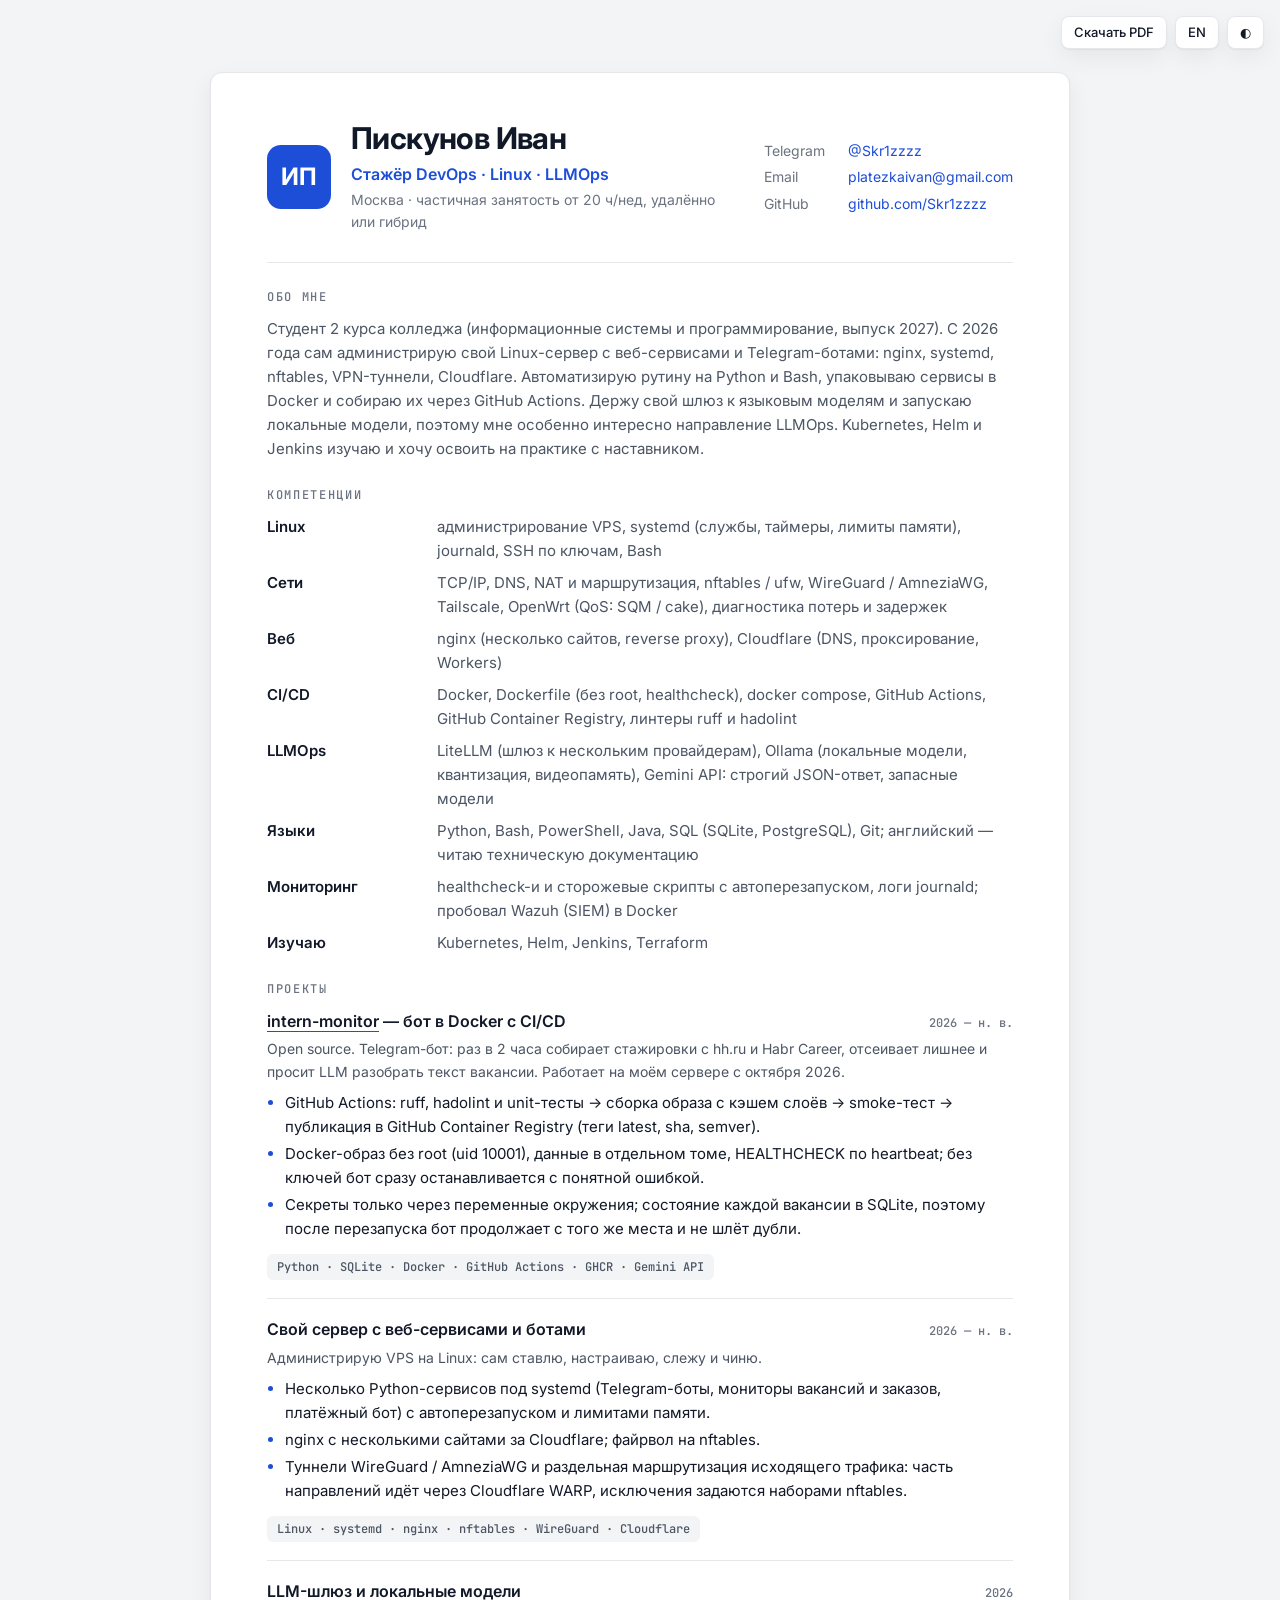
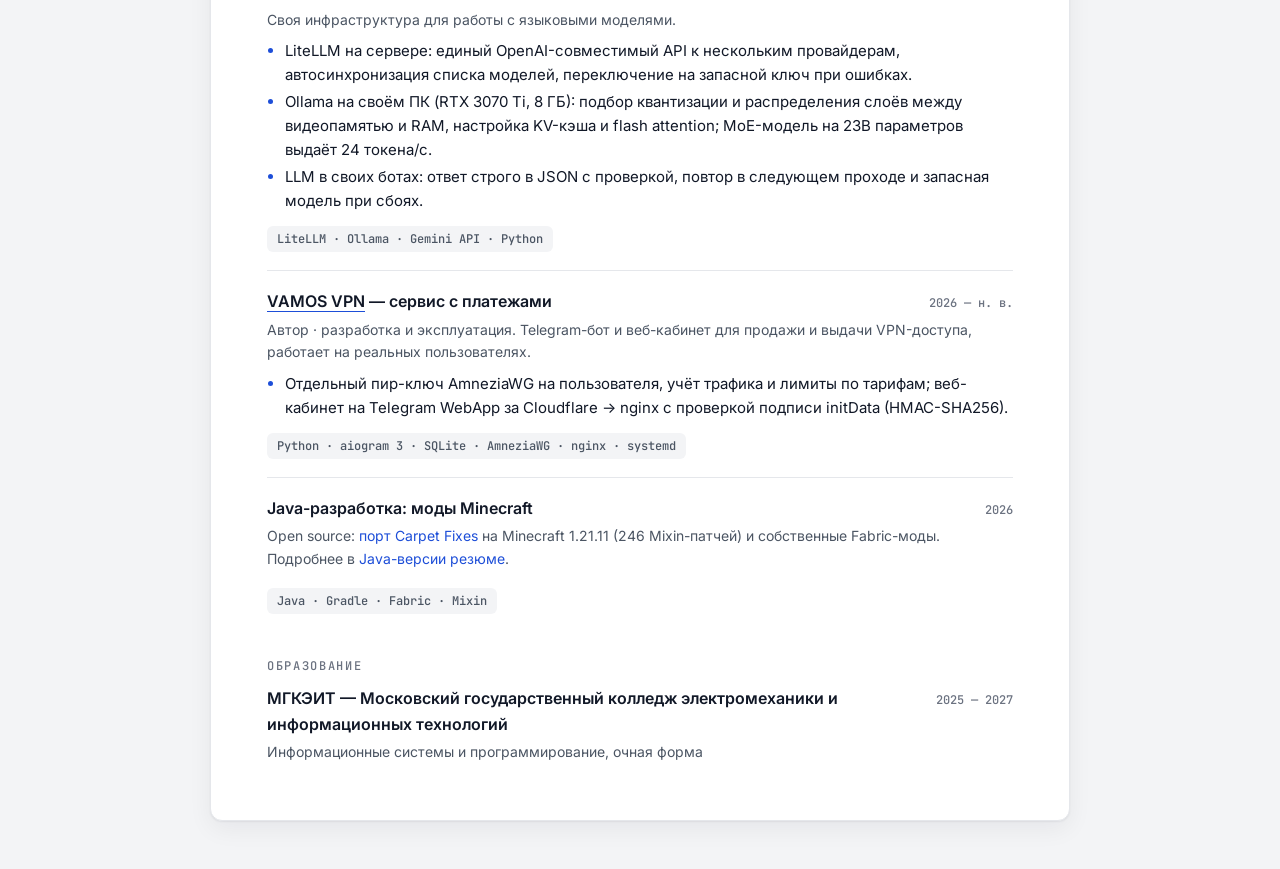
==== devops.html @ 3ec886e4 "Add DevOps version of the resume devops.html (RU/EN) with PDFs, aimed at DevOps / LLMOps internships" ====
<!DOCTYPE html>
<html lang="ru" data-pdf-ru="resume-devops.pdf" data-pdf-en="resume-devops-en.pdf"
      data-title-ru="Пискунов Иван — стажёр DevOps" data-title-en="Ivan Piskunov — DevOps Intern">
<head>
    <meta charset="UTF-8">
    <meta name="viewport" content="width=device-width, initial-scale=1.0">
    <title>Пискунов Иван — стажёр DevOps</title>
    <meta name="description" content="Пискунов Иван — стажёр DevOps: Linux, сети, Docker, GitHub Actions, свой сервер с сервисами и ботами, LLM-шлюз и локальные модели.">
    <meta property="og:title" content="Пискунов Иван — стажёр DevOps · Linux · LLMOps">
    <meta property="og:description" content="Свой Linux-сервер с веб-сервисами и ботами, Docker + GitHub Actions с публикацией образа в GHCR, LLM-шлюз LiteLLM и локальные модели в Ollama.">
    <meta property="og:type" content="website">
    <meta name="twitter:card" content="summary">
    <link rel="icon" href="data:image/svg+xml,<svg xmlns='http://www.w3.org/2000/svg' viewBox='0 0 64 64'><rect width='64' height='64' rx='14' fill='%231d4ed8'/><text x='32' y='42' font-family='Arial' font-weight='700' font-size='26' fill='white' text-anchor='middle'>ИП</text></svg>">
    <link rel="preconnect" href="https://fonts.googleapis.com">
    <link rel="preconnect" href="https://fonts.gstatic.com" crossorigin>
    <link href="https://fonts.googleapis.com/css2?family=Inter:wght@400;500;600;700&family=JetBrains+Mono:wght@500&display=swap" rel="stylesheet">
    <link rel="stylesheet" href="styles.css">
</head>
<body>
    <div class="toolbar" aria-label="Настройки">
        <a class="tool" id="pdf-link" href="resume-devops.pdf" download><span class="ru">Скачать PDF</span><span class="en">Download PDF</span></a>
        <button class="tool" id="lang-toggle" type="button">EN</button>
        <button class="tool" id="theme-toggle" type="button" aria-label="Сменить тему">◐</button>
    </div>

    <main class="sheet">
        <header class="head">
            <div class="identity">
                <div class="monogram" aria-hidden="true"><span class="ru">ИП</span><span class="en">IP</span></div>
                <div>
                    <h1><span class="ru">Пискунов Иван</span><span class="en">Ivan Piskunov</span></h1>
                    <p class="role"><span class="ru">Стажёр DevOps · Linux · LLMOps</span><span class="en">DevOps Intern · Linux · LLMOps</span></p>
                    <p class="meta"><span class="ru">Москва · частичная занятость от 20 ч/нед, удалённо или гибрид</span><span class="en">Moscow, Russia · part-time from 20 h/week, remote or hybrid</span></p>
                </div>
            </div>
            <ul class="contacts">
                <li><span class="k">Telegram</span><a href="https://t.me/Skr1zzzz">@Skr1zzzz</a></li>
                <li><span class="k">Email</span><a href="mailto:platezkaivan@gmail.com">platezkaivan@gmail.com</a></li>
                <li><span class="k">GitHub</span><a href="https://github.com/Skr1zzzz">github.com/Skr1zzzz</a></li>
            </ul>
        </header>

        <section>
            <h2><span class="ru">Обо мне</span><span class="en">Summary</span></h2>
            <p class="ru">Студент 2 курса колледжа (информационные системы и программирование, выпуск 2027). С 2026 года сам администрирую свой Linux-сервер с веб-сервисами и Telegram-ботами: nginx, systemd, nftables, VPN-туннели, Cloudflare. Автоматизирую рутину на Python и Bash, упаковываю сервисы в Docker и собираю их через GitHub Actions. Держу свой шлюз к языковым моделям и запускаю локальные модели, поэтому мне особенно интересно направление LLMOps. Kubernetes, Helm и Jenkins изучаю и хочу освоить на практике с наставником.</p>
            <p class="en">Second-year college student (Information Systems and Programming, graduating in 2027). Since 2026 I have been running my own Linux server with web services and Telegram bots: nginx, systemd, nftables, VPN tunnels, Cloudflare. I automate routine work in Python and Bash, package services in Docker and build them with GitHub Actions. I run my own gateway to language models and host local models, which is why LLMOps interests me most. I am learning Kubernetes, Helm and Jenkins and want to get hands-on with them under a mentor.</p>
        </section>

        <section>
            <h2><span class="ru">Компетенции</span><span class="en">Core skills</span></h2>
            <dl class="skills">
                <dt>Linux</dt>
                <dd><span class="ru">администрирование VPS, systemd (службы, таймеры, лимиты памяти), journald, SSH по ключам, Bash</span><span class="en">VPS administration, systemd (services, timers, memory limits), journald, key-based SSH, Bash</span></dd>
                <dt><span class="ru">Сети</span><span class="en">Networking</span></dt>
                <dd><span class="ru">TCP/IP, DNS, NAT и маршрутизация, nftables / ufw, WireGuard / AmneziaWG, Tailscale, OpenWrt (QoS: SQM / cake), диагностика потерь и задержек</span><span class="en">TCP/IP, DNS, NAT and routing, nftables / ufw, WireGuard / AmneziaWG, Tailscale, OpenWrt (QoS: SQM / cake), packet loss and latency troubleshooting</span></dd>
                <dt><span class="ru">Веб</span><span class="en">Web</span></dt>
                <dd><span class="ru">nginx (несколько сайтов, reverse proxy), Cloudflare (DNS, проксирование, Workers)</span><span class="en">nginx (several sites, reverse proxy), Cloudflare (DNS, proxying, Workers)</span></dd>
                <dt>CI/CD</dt>
                <dd><span class="ru">Docker, Dockerfile (без root, healthcheck), docker compose, GitHub Actions, GitHub Container Registry, линтеры ruff и hadolint</span><span class="en">Docker, Dockerfile (non-root, healthcheck), docker compose, GitHub Actions, GitHub Container Registry, ruff and hadolint linters</span></dd>
                <dt>LLMOps</dt>
                <dd><span class="ru">LiteLLM (шлюз к нескольким провайдерам), Ollama (локальные модели, квантизация, видеопамять), Gemini API: строгий JSON-ответ, запасные модели</span><span class="en">LiteLLM (gateway to several providers), Ollama (local models, quantisation, VRAM), Gemini API: strict JSON output, fallback models</span></dd>
                <dt><span class="ru">Языки</span><span class="en">Languages</span></dt>
                <dd>Python, Bash, PowerShell, Java, SQL (SQLite, PostgreSQL), Git; <span class="ru">английский — читаю техническую документацию</span><span class="en">English — comfortable reading technical documentation</span></dd>
                <dt><span class="ru">Мониторинг</span><span class="en">Monitoring</span></dt>
                <dd><span class="ru">healthcheck-и и сторожевые скрипты с автоперезапуском, логи journald; пробовал Wazuh (SIEM) в Docker</span><span class="en">healthchecks and watchdog scripts with auto-restart, journald logs; tried Wazuh (SIEM) in Docker</span></dd>
                <dt><span class="ru">Изучаю</span><span class="en">Learning</span></dt>
                <dd>Kubernetes, Helm, Jenkins, Terraform</dd>
            </dl>
        </section>

        <section>
            <h2><span class="ru">Проекты</span><span class="en">Projects</span></h2>

            <article class="project">
                <div class="p-head">
                    <h3><a href="https://github.com/Skr1zzzz/intern-monitor">intern-monitor</a> <span class="ru">— бот в Docker с CI/CD</span><span class="en">— Dockerised bot with CI/CD</span></h3>
                    <span class="when"><span class="ru">2026 — н. в.</span><span class="en">2026 — present</span></span>
                </div>
                <p class="p-sub"><span class="ru">Open source. Telegram-бот: раз в 2 часа собирает стажировки с hh.ru и Habr Career, отсеивает лишнее и просит LLM разобрать текст вакансии. Работает на моём сервере с октября 2026.</span><span class="en">Open source. A Telegram bot that collects internships from hh.ru and Habr Career every 2 hours, filters out noise and has an LLM parse each vacancy. Running on my server since October 2026.</span></p>
                <ul class="ru">
                    <li>GitHub Actions: ruff, hadolint и unit-тесты → сборка образа с кэшем слоёв → smoke-тест → публикация в GitHub Container Registry (теги latest, sha, semver).</li>
                    <li>Docker-образ без root (uid 10001), данные в отдельном томе, HEALTHCHECK по heartbeat; без ключей бот сразу останавливается с понятной ошибкой.</li>
                    <li>Секреты только через переменные окружения; состояние каждой вакансии в SQLite, поэтому после перезапуска бот продолжает с того же места и не шлёт дубли.</li>
                </ul>
                <ul class="en">
                    <li>GitHub Actions: ruff, hadolint and unit tests → image build with layer cache → smoke test → push to GitHub Container Registry (latest, sha and semver tags).</li>
                    <li>Non-root Docker image (uid 10001), data in a separate volume, a heartbeat-based HEALTHCHECK; without its keys the bot stops at once with a clear error.</li>
                    <li>Secrets come only from environment variables; each vacancy's state lives in SQLite, so after a restart the bot resumes where it left off and sends no duplicates.</li>
                </ul>
                <p class="stack">Python · SQLite · Docker · GitHub Actions · GHCR · Gemini API</p>
            </article>

            <article class="project">
                <div class="p-head">
                    <h3><span class="ru">Свой сервер с веб-сервисами и ботами</span><span class="en">Own server with web services and bots</span></h3>
                    <span class="when"><span class="ru">2026 — н. в.</span><span class="en">2026 — present</span></span>
                </div>
                <p class="p-sub"><span class="ru">Администрирую VPS на Linux: сам ставлю, настраиваю, слежу и чиню.</span><span class="en">I administer a Linux VPS end to end: setup, configuration, monitoring and fixes.</span></p>
                <ul class="ru">
                    <li>Несколько Python-сервисов под systemd (Telegram-боты, мониторы вакансий и заказов, платёжный бот) с автоперезапуском и лимитами памяти.</li>
                    <li>nginx с несколькими сайтами за Cloudflare; файрвол на nftables.</li>
                    <li>Туннели WireGuard / AmneziaWG и раздельная маршрутизация исходящего трафика: часть направлений идёт через Cloudflare WARP, исключения задаются наборами nftables.</li>
                </ul>
                <ul class="en">
                    <li>Several Python services under systemd (Telegram bots, vacancy and freelance-order monitors, a payment bot) with auto-restart and memory limits.</li>
                    <li>nginx serving several sites behind Cloudflare; an nftables firewall.</li>
                    <li>WireGuard / AmneziaWG tunnels and policy-based routing of outbound traffic: some destinations go through Cloudflare WARP, exceptions are defined as nftables sets.</li>
                </ul>
                <p class="stack">Linux · systemd · nginx · nftables · WireGuard · Cloudflare</p>
            </article>

            <article class="project">
                <div class="p-head">
                    <h3><span class="ru">LLM-шлюз и локальные модели</span><span class="en">LLM gateway and local models</span></h3>
                    <span class="when">2026</span>
                </div>
                <p class="p-sub"><span class="ru">Своя инфраструктура для работы с языковыми моделями.</span><span class="en">My own infrastructure for working with language models.</span></p>
                <ul class="ru">
                    <li>LiteLLM на сервере: единый OpenAI-совместимый API к нескольким провайдерам, автосинхронизация списка моделей, переключение на запасной ключ при ошибках.</li>
                    <li>Ollama на своём ПК (RTX 3070 Ti, 8 ГБ): подбор квантизации и распределения слоёв между видеопамятью и RAM, настройка KV-кэша и flash attention; MoE-модель на 23B параметров выдаёт 24 токена/с.</li>
                    <li>LLM в своих ботах: ответ строго в JSON с проверкой, повтор в следующем проходе и запасная модель при сбоях.</li>
                </ul>
                <ul class="en">
                    <li>LiteLLM on the server: one OpenAI-compatible API for several providers, automatic model list sync, failover to a spare key on errors.</li>
                    <li>Ollama on my PC (RTX 3070 Ti, 8 GB): choosing quantisation and the split of layers between VRAM and RAM, tuning the KV cache and flash attention; a 23B-parameter MoE model runs at 24 tokens/s.</li>
                    <li>LLMs in my bots: strictly JSON output with validation, a retry on the next pass and a fallback model on failures.</li>
                </ul>
                <p class="stack">LiteLLM · Ollama · Gemini API · Python</p>
            </article>

            <article class="project">
                <div class="p-head">
                    <h3><a href="https://t.me/haribo_vamos_vpn_bot">VAMOS VPN</a> <span class="ru">— сервис с платежами</span><span class="en">— paid service</span></h3>
                    <span class="when"><span class="ru">2026 — н. в.</span><span class="en">2026 — present</span></span>
                </div>
                <p class="p-sub"><span class="ru">Автор · разработка и эксплуатация. Telegram-бот и веб-кабинет для продажи и выдачи VPN-доступа, работает на реальных пользователях.</span><span class="en">Author · development and operations. Telegram bot and web dashboard selling and provisioning VPN access, serving real users.</span></p>
                <ul class="ru">
                    <li>Отдельный пир-ключ AmneziaWG на пользователя, учёт трафика и лимиты по тарифам; веб-кабинет на Telegram WebApp за Cloudflare → nginx с проверкой подписи initData (HMAC-SHA256).</li>
                </ul>
                <ul class="en">
                    <li>An AmneziaWG peer key per user, traffic accounting and per-plan limits; a Telegram WebApp dashboard behind Cloudflare → nginx with initData signature checks (HMAC-SHA256).</li>
                </ul>
                <p class="stack">Python · aiogram 3 · SQLite · AmneziaWG · nginx · systemd</p>
            </article>


            <article class="project">
                <div class="p-head">
                    <h3><span class="ru">Java-разработка: моды Minecraft</span><span class="en">Java development: Minecraft mods</span></h3>
                    <span class="when">2026</span>
                </div>
                <p class="p-sub"><span class="ru">Open source: <a href="https://github.com/Skr1zzzz/carpet-fixes-1.21.11">порт Carpet Fixes</a> на Minecraft 1.21.11 (246 Mixin-патчей) и собственные Fabric-моды. Подробнее в <a href="index.html">Java-версии резюме</a>.</span><span class="en">Open source: a <a href="https://github.com/Skr1zzzz/carpet-fixes-1.21.11">Carpet Fixes port</a> to Minecraft 1.21.11 (246 Mixin patches) and my own Fabric mods. More in the <a href="index.html?lang=en">Java version of this resume</a>.</span></p>
                <p class="stack">Java · Gradle · Fabric · Mixin</p>
            </article>
        </section>

        <section>
            <h2><span class="ru">Образование</span><span class="en">Education</span></h2>
            <div class="p-head">
                <h3><span class="ru">МГКЭИТ — Московский государственный колледж электромеханики и информационных технологий</span><span class="en">MGKEIT — Moscow State College of Electromechanics and Information Technology</span></h3>
                <span class="when">2025 — 2027</span>
            </div>
            <p class="p-sub"><span class="ru">Информационные системы и программирование, очная форма</span><span class="en">Information Systems and Programming, full-time</span></p>
        </section>
    </main>

    <script src="script.js"></script>
</body>
</html>
---- styles.css ----
:root {
    --page: #f3f4f6;
    --sheet: #ffffff;
    --text: #111827;
    --muted: #4b5563;
    --faint: #6b7280;
    --line: #e5e7eb;
    --accent: #1d4ed8;
    --accent-soft: #eff6ff;
    --chip: #f3f4f6;
    --shadow: 0 1px 2px rgba(17, 24, 39, 0.06), 0 8px 24px rgba(17, 24, 39, 0.06);
    color-scheme: light;
}

:root[data-theme="dark"] {
    --page: #0b0d12;
    --sheet: #11141b;
    --text: #e5e7eb;
    --muted: #b6bcc8;
    --faint: #8b93a3;
    --line: #232837;
    --accent: #7aa2ff;
    --accent-soft: #172036;
    --chip: #1a1f2b;
    --shadow: none;
    color-scheme: dark;
}

@media (prefers-color-scheme: dark) {
    :root:not([data-theme="light"]) {
        --page: #0b0d12;
        --sheet: #11141b;
        --text: #e5e7eb;
        --muted: #b6bcc8;
        --faint: #8b93a3;
        --line: #232837;
        --accent: #7aa2ff;
        --accent-soft: #172036;
        --chip: #1a1f2b;
        --shadow: none;
        color-scheme: dark;
    }
}

html[lang="ru"] .en,
html[lang="en"] .ru {
    display: none !important;
}

* {
    box-sizing: border-box;
}

body {
    margin: 0;
    background: var(--page);
    color: var(--text);
    font: 15px/1.6 "Inter", system-ui, -apple-system, "Segoe UI", Roboto, sans-serif;
    -webkit-font-smoothing: antialiased;
}

a {
    color: var(--accent);
    text-decoration: none;
}

a:hover {
    text-decoration: underline;
    text-underline-offset: 3px;
}

.toolbar {
    position: fixed;
    top: 16px;
    right: 16px;
    display: flex;
    gap: 8px;
    z-index: 10;
}

.tool {
    font: 500 13px/1 "Inter", system-ui, sans-serif;
    color: var(--text);
    background: var(--sheet);
    border: 1px solid var(--line);
    border-radius: 8px;
    padding: 9px 12px;
    cursor: pointer;
    box-shadow: var(--shadow);
}

.tool:hover {
    border-color: var(--accent);
    text-decoration: none;
}

.sheet {
    max-width: 860px;
    margin: 72px auto 48px;
    padding: 48px 56px;
    background: var(--sheet);
    border: 1px solid var(--line);
    border-radius: 12px;
    box-shadow: var(--shadow);
}

.head {
    display: flex;
    justify-content: space-between;
    gap: 32px;
    padding-bottom: 28px;
    border-bottom: 1px solid var(--line);
}

.identity {
    display: flex;
    gap: 20px;
    align-items: center;
}

.monogram {
    flex: none;
    width: 64px;
    height: 64px;
    border-radius: 14px;
    display: grid;
    place-items: center;
    background: var(--accent);
    color: #fff;
    font-weight: 700;
    font-size: 24px;
    letter-spacing: 0.02em;
}

:root[data-theme="dark"] .monogram {
    color: #0b0d12;
}

@media (prefers-color-scheme: dark) {
    :root:not([data-theme="light"]) .monogram {
        color: #0b0d12;
    }
}

h1 {
    margin: 0;
    font-size: 30px;
    line-height: 1.15;
    letter-spacing: -0.02em;
}

.role {
    margin: 6px 0 2px;
    font-size: 16px;
    font-weight: 600;
    color: var(--accent);
}

.meta {
    margin: 0;
    color: var(--faint);
    font-size: 14px;
}

.contacts {
    list-style: none;
    margin: 0;
    padding: 0;
    font-size: 14px;
    display: grid;
    gap: 4px;
    align-content: center;
}

.contacts li {
    display: grid;
    grid-template-columns: 76px auto;
    gap: 8px;
}

.k {
    color: var(--faint);
}

section {
    padding-top: 28px;
}

h2 {
    margin: 0 0 14px;
    font: 500 12px/1 "JetBrains Mono", ui-monospace, monospace;
    letter-spacing: 0.14em;
    text-transform: uppercase;
    color: var(--faint);
}

section > p {
    margin: 0;
    color: var(--muted);
}

.skills {
    display: grid;
    grid-template-columns: 150px 1fr;
    gap: 8px 20px;
    margin: 0;
}

.skills dt {
    font-weight: 600;
}

.skills dd {
    margin: 0;
    color: var(--muted);
}

.project {
    padding: 18px 0;
    border-top: 1px solid var(--line);
    break-inside: avoid;
}

.project:first-of-type {
    border-top: 0;
    padding-top: 0;
}

.p-head {
    display: flex;
    justify-content: space-between;
    align-items: baseline;
    gap: 16px;
}

h3 {
    margin: 0;
    font-size: 16px;
    font-weight: 600;
}

h3 a {
    color: var(--text);
    border-bottom: 1px solid var(--accent);
}

h3 a:hover {
    color: var(--accent);
    text-decoration: none;
}

.when {
    flex: none;
    font: 500 12px/1.4 "JetBrains Mono", ui-monospace, monospace;
    color: var(--faint);
    white-space: nowrap;
}

.p-sub {
    margin: 4px 0 8px;
    color: var(--muted);
    font-size: 14px;
}

.project ul {
    margin: 0;
    padding-left: 18px;
}

.project li {
    margin: 3px 0;
}

.project li::marker {
    color: var(--accent);
}

.stack {
    margin: 10px 0 0;
    display: inline-block;
    padding: 4px 10px;
    font: 500 12px/1.5 "JetBrains Mono", ui-monospace, monospace;
    color: var(--muted);
    background: var(--chip);
    border-radius: 6px;
}

@media (max-width: 720px) {
    body {
        font-size: 14.5px;
    }

    .toolbar {
        position: absolute;
        top: 12px;
        right: 16px;
    }

    .sheet {
        margin: 64px 16px 32px;
        padding: 28px 20px;
        border-radius: 10px;
    }

    .head {
        flex-direction: column;
        gap: 20px;
    }

    .identity {
        align-items: flex-start;
        gap: 14px;
    }

    .monogram {
        width: 52px;
        height: 52px;
        font-size: 20px;
    }

    h1 {
        font-size: 24px;
    }

    .contacts li {
        grid-template-columns: 70px minmax(0, 1fr);
    }

    .contacts a {
        overflow-wrap: anywhere;
    }

    .skills {
        grid-template-columns: 1fr;
        gap: 2px;
    }

    .skills dd {
        margin-bottom: 10px;
    }

    .p-head {
        flex-direction: column;
        gap: 2px;
    }
}

@page {
    size: A4;
    margin: 12mm 14mm;
}

@media print {
    :root,
    :root[data-theme="dark"] {
        --page: #fff;
        --sheet: #fff;
        --text: #111827;
        --muted: #374151;
        --faint: #6b7280;
        --line: #e5e7eb;
        --accent: #1d4ed8;
        --chip: #f3f4f6;
        --shadow: none;
    }

    body {
        font-size: 10.5pt;
        line-height: 1.45;
    }

    .toolbar {
        display: none;
    }

    .sheet {
        max-width: none;
        margin: 0;
        padding: 0;
        border: 0;
        border-radius: 0;
    }

    .monogram {
        color: #fff !important;
        -webkit-print-color-adjust: exact;
        print-color-adjust: exact;
    }

    .stack {
        -webkit-print-color-adjust: exact;
        print-color-adjust: exact;
    }

    section {
        padding-top: 16px;
    }

    .head {
        padding-bottom: 16px;
    }

    .project {
        padding: 10px 0;
    }
}
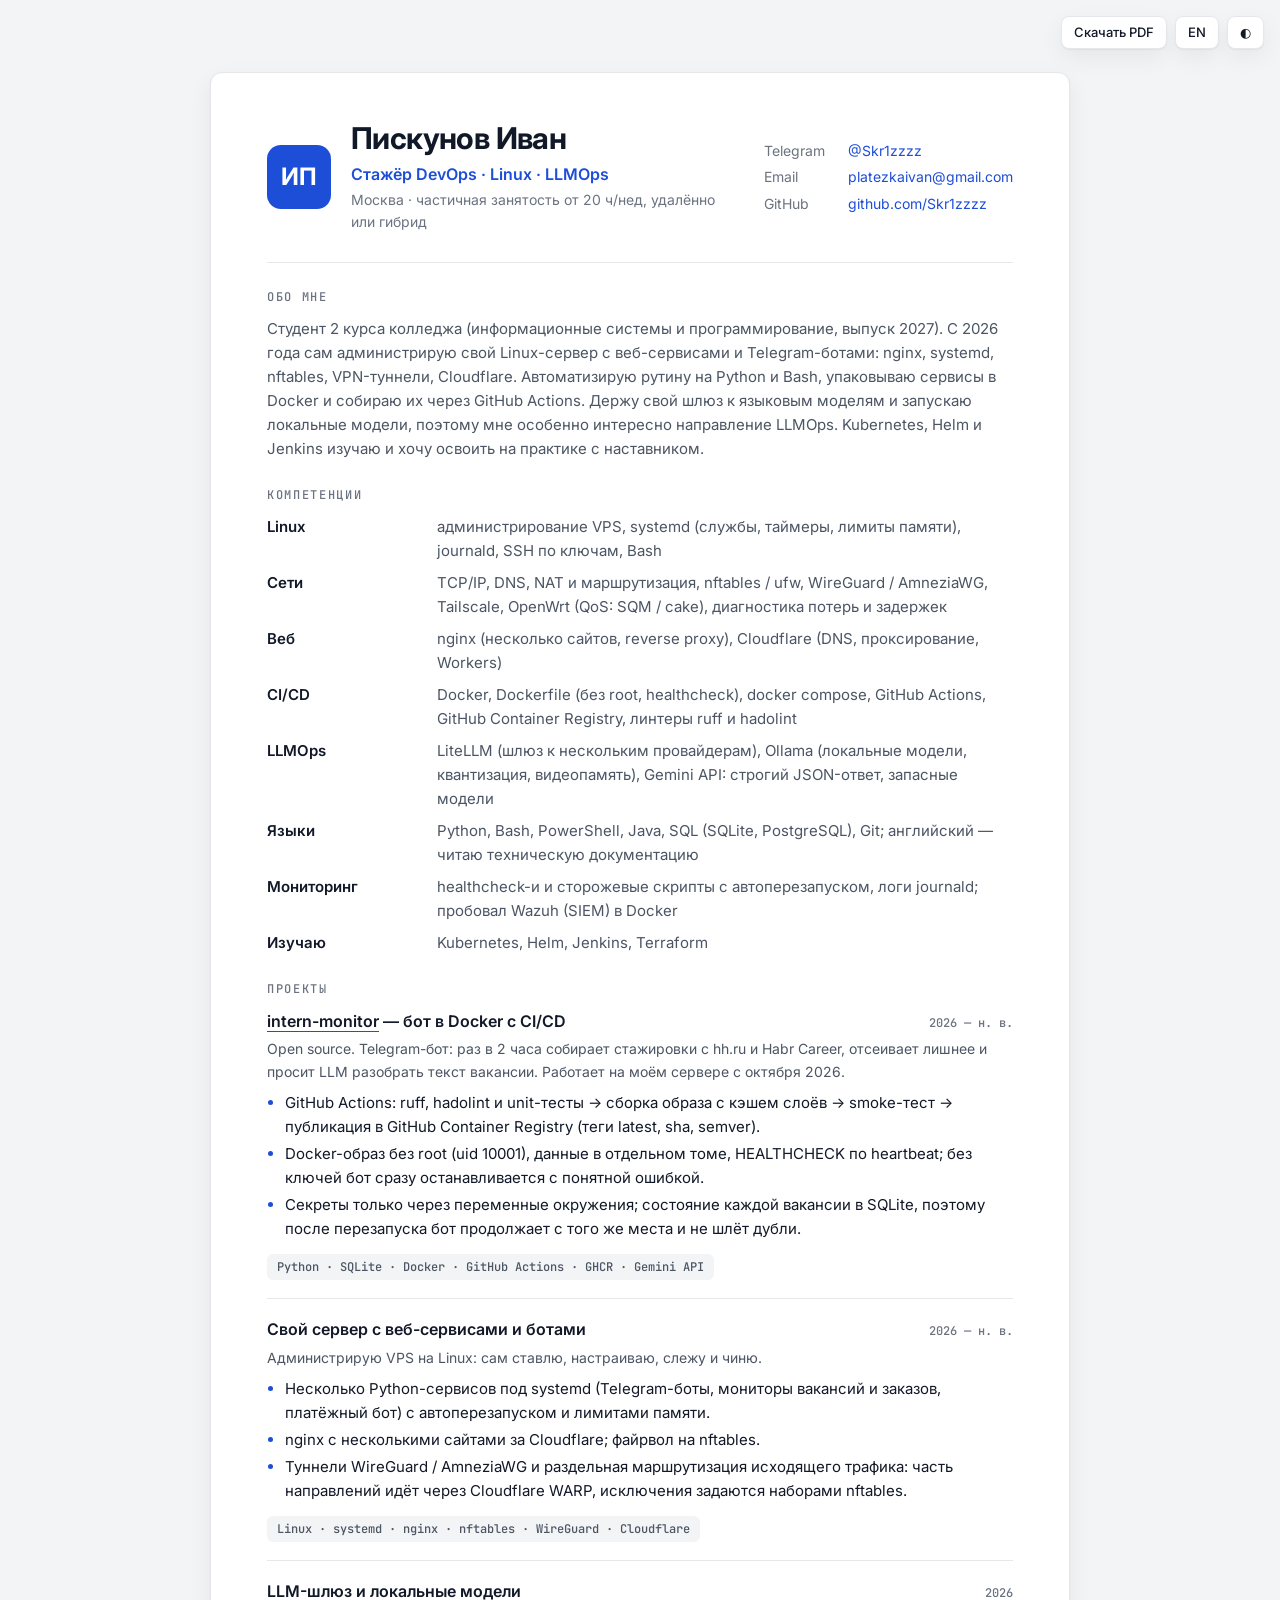
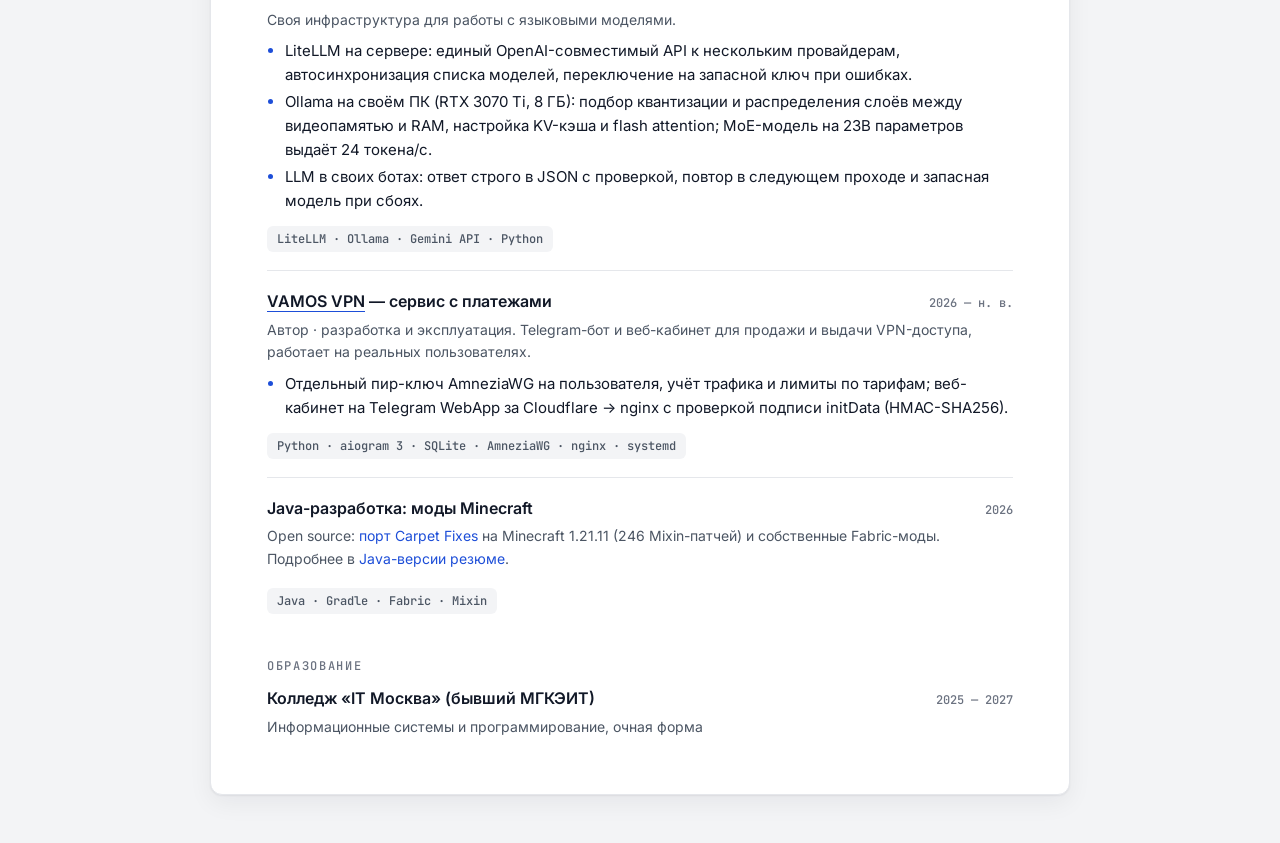
==== commit e12fc5fb: "Rename the college to IT Moscow (formerly MGKEIT) The college now goes by «IT Москва». Updated the e" ====
--- a/devops.html
+++ b/devops.html
@@ -157,7 +157,7 @@
         <section>
             <h2><span class="ru">Образование</span><span class="en">Education</span></h2>
             <div class="p-head">
-                <h3><span class="ru">МГКЭИТ — Московский государственный колледж электромеханики и информационных технологий</span><span class="en">MGKEIT — Moscow State College of Electromechanics and Information Technology</span></h3>
+                <h3><span class="ru">Колледж «IT Москва» (бывший МГКЭИТ)</span><span class="en">IT Moscow College (formerly MGKEIT)</span></h3>
                 <span class="when">2025 — 2027</span>
             </div>
             <p class="p-sub"><span class="ru">Информационные системы и программирование, очная форма</span><span class="en">Information Systems and Programming, full-time</span></p>
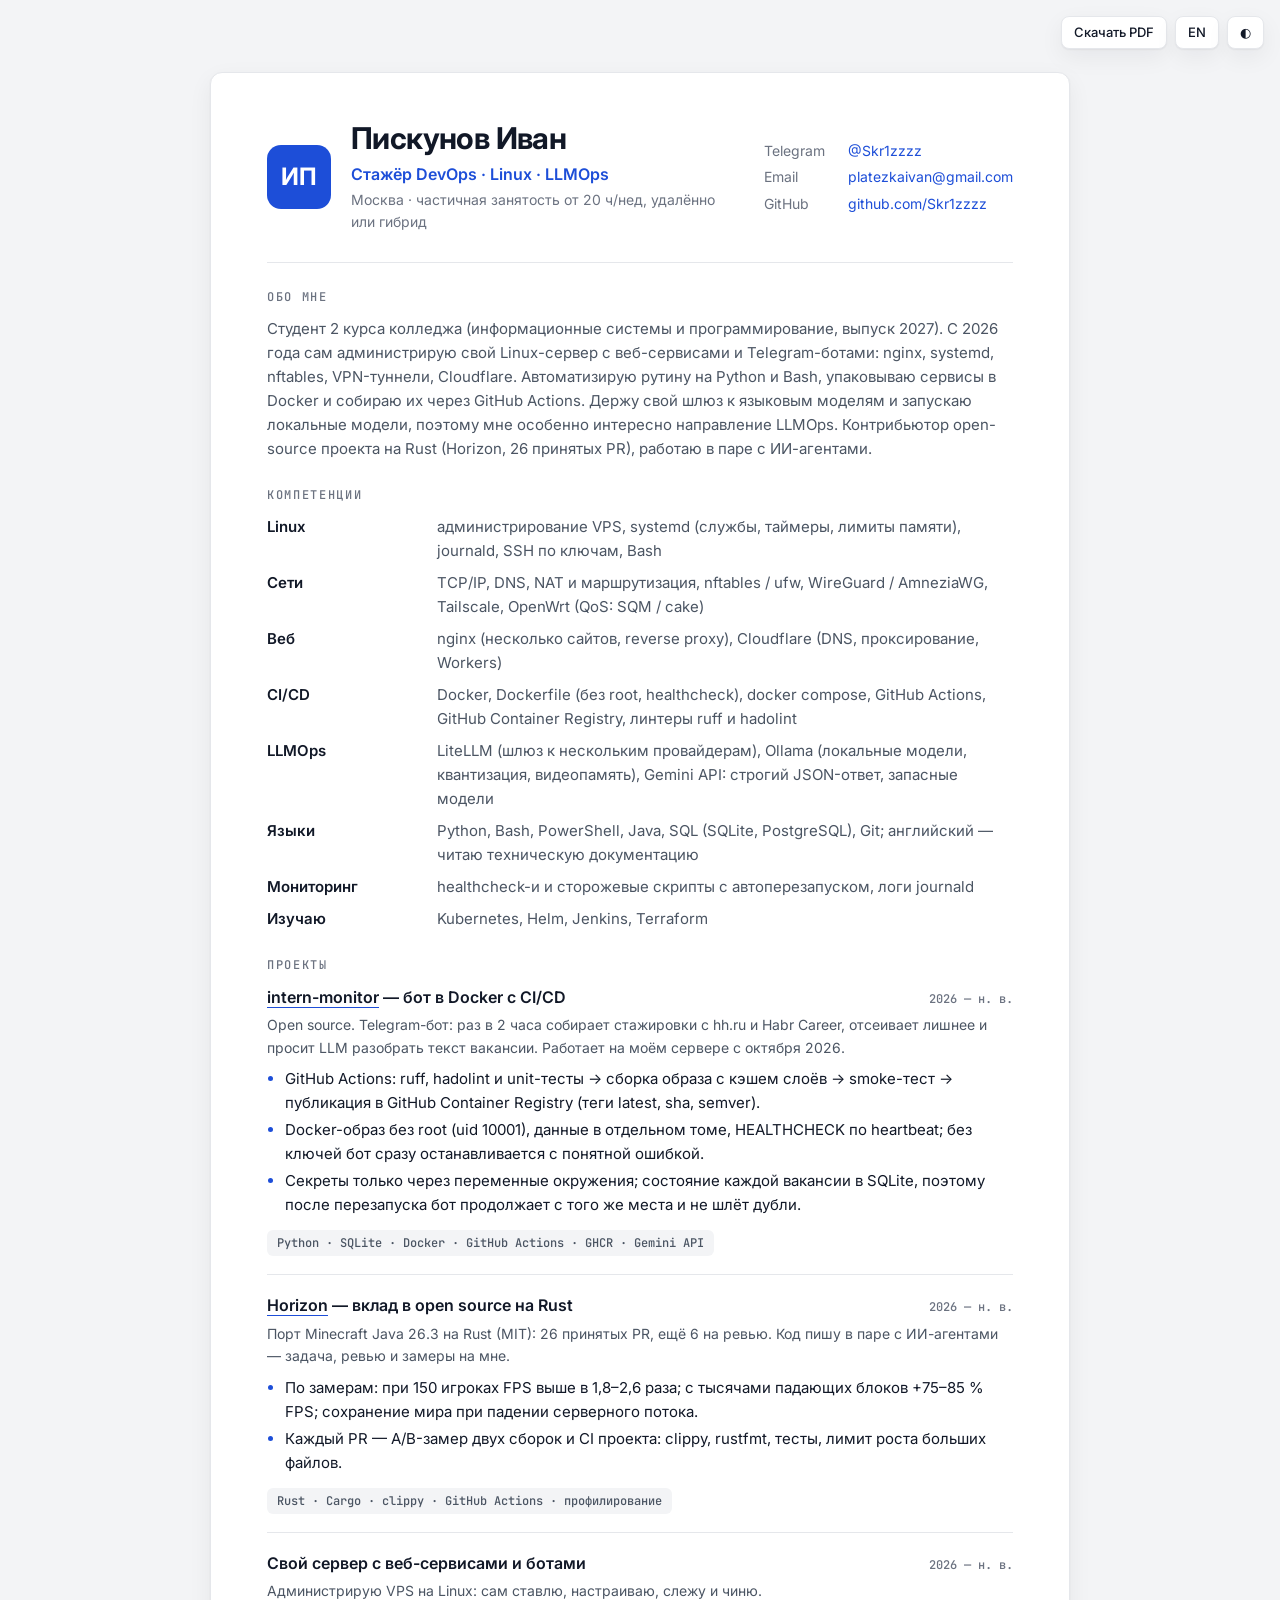
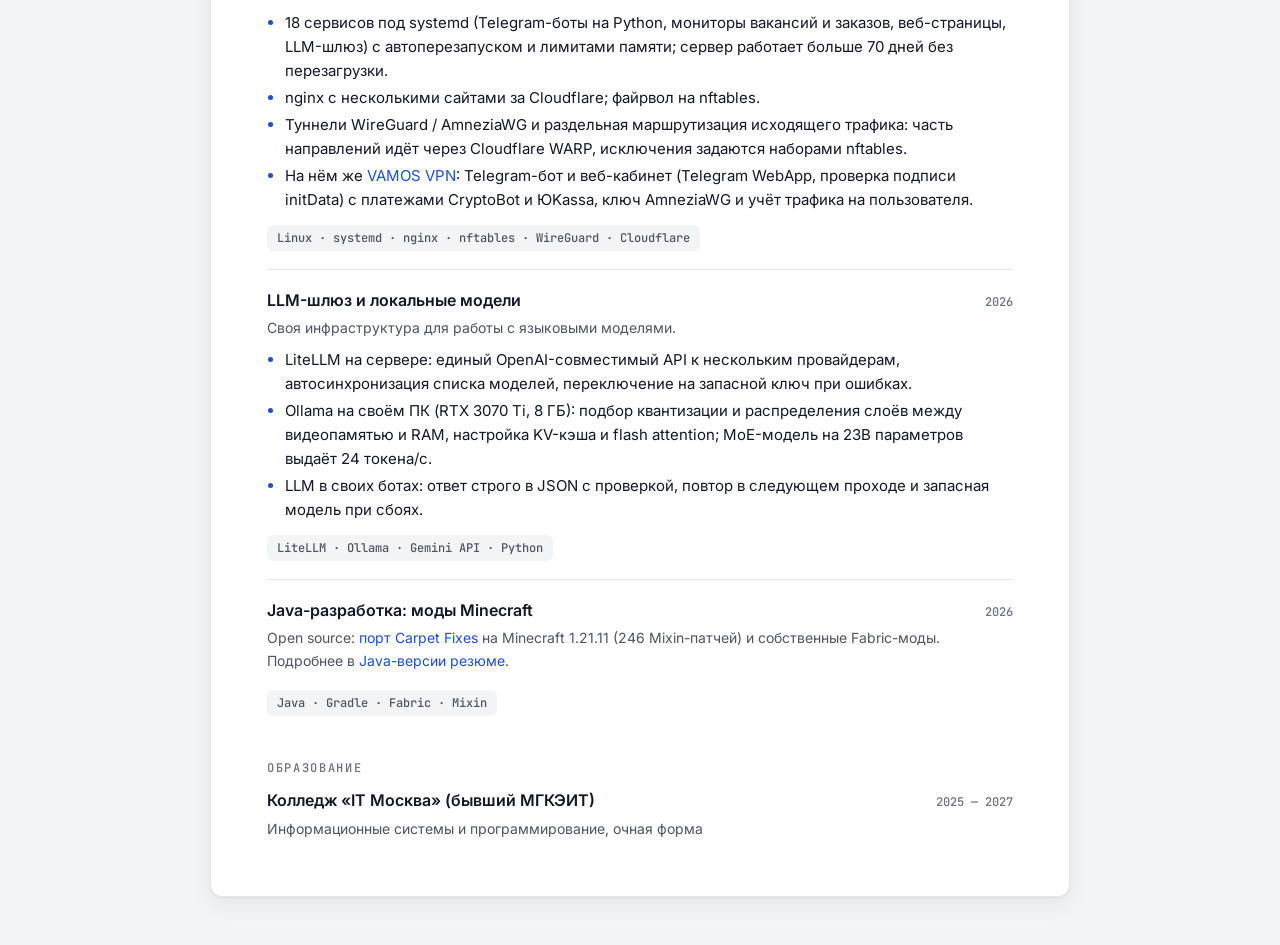
==== commit 95ae474c: "Add Horizon contributions to both resume pages Horizon (an open-source Minecraft port in Rust): 26 m" ====
--- a/devops.html
+++ b/devops.html
@@ -42,8 +42,8 @@
 
         <section>
             <h2><span class="ru">Обо мне</span><span class="en">Summary</span></h2>
-            <p class="ru">Студент 2 курса колледжа (информационные системы и программирование, выпуск 2027). С 2026 года сам администрирую свой Linux-сервер с веб-сервисами и Telegram-ботами: nginx, systemd, nftables, VPN-туннели, Cloudflare. Автоматизирую рутину на Python и Bash, упаковываю сервисы в Docker и собираю их через GitHub Actions. Держу свой шлюз к языковым моделям и запускаю локальные модели, поэтому мне особенно интересно направление LLMOps. Kubernetes, Helm и Jenkins изучаю и хочу освоить на практике с наставником.</p>
-            <p class="en">Second-year college student (Information Systems and Programming, graduating in 2027). Since 2026 I have been running my own Linux server with web services and Telegram bots: nginx, systemd, nftables, VPN tunnels, Cloudflare. I automate routine work in Python and Bash, package services in Docker and build them with GitHub Actions. I run my own gateway to language models and host local models, which is why LLMOps interests me most. I am learning Kubernetes, Helm and Jenkins and want to get hands-on with them under a mentor.</p>
+            <p class="ru">Студент 2 курса колледжа (информационные системы и программирование, выпуск 2027). С 2026 года сам администрирую свой Linux-сервер с веб-сервисами и Telegram-ботами: nginx, systemd, nftables, VPN-туннели, Cloudflare. Автоматизирую рутину на Python и Bash, упаковываю сервисы в Docker и собираю их через GitHub Actions. Держу свой шлюз к языковым моделям и запускаю локальные модели, поэтому мне особенно интересно направление LLMOps. Контрибьютор open-source проекта на Rust (Horizon, 26 принятых PR), работаю в паре с ИИ-агентами.</p>
+            <p class="en">Second-year college student (Information Systems and Programming, graduating in 2027). Since 2026 I have been running my own Linux server with web services and Telegram bots: nginx, systemd, nftables, VPN tunnels, Cloudflare. I automate routine work in Python and Bash, package services in Docker and build them with GitHub Actions. I run my own gateway to language models and host local models, which is why LLMOps interests me most. I contribute to Horizon, an open-source project in Rust (26 merged PRs), and work together with AI coding agents.</p>
         </section>
 
         <section>
@@ -52,7 +52,7 @@
                 <dt>Linux</dt>
                 <dd><span class="ru">администрирование VPS, systemd (службы, таймеры, лимиты памяти), journald, SSH по ключам, Bash</span><span class="en">VPS administration, systemd (services, timers, memory limits), journald, key-based SSH, Bash</span></dd>
                 <dt><span class="ru">Сети</span><span class="en">Networking</span></dt>
-                <dd><span class="ru">TCP/IP, DNS, NAT и маршрутизация, nftables / ufw, WireGuard / AmneziaWG, Tailscale, OpenWrt (QoS: SQM / cake), диагностика потерь и задержек</span><span class="en">TCP/IP, DNS, NAT and routing, nftables / ufw, WireGuard / AmneziaWG, Tailscale, OpenWrt (QoS: SQM / cake), packet loss and latency troubleshooting</span></dd>
+                <dd><span class="ru">TCP/IP, DNS, NAT и маршрутизация, nftables / ufw, WireGuard / AmneziaWG, Tailscale, OpenWrt (QoS: SQM / cake)</span><span class="en">TCP/IP, DNS, NAT and routing, nftables / ufw, WireGuard / AmneziaWG, Tailscale, OpenWrt (QoS: SQM / cake)</span></dd>
                 <dt><span class="ru">Веб</span><span class="en">Web</span></dt>
                 <dd><span class="ru">nginx (несколько сайтов, reverse proxy), Cloudflare (DNS, проксирование, Workers)</span><span class="en">nginx (several sites, reverse proxy), Cloudflare (DNS, proxying, Workers)</span></dd>
                 <dt>CI/CD</dt>
@@ -62,7 +62,7 @@
                 <dt><span class="ru">Языки</span><span class="en">Languages</span></dt>
                 <dd>Python, Bash, PowerShell, Java, SQL (SQLite, PostgreSQL), Git; <span class="ru">английский — читаю техническую документацию</span><span class="en">English — comfortable reading technical documentation</span></dd>
                 <dt><span class="ru">Мониторинг</span><span class="en">Monitoring</span></dt>
-                <dd><span class="ru">healthcheck-и и сторожевые скрипты с автоперезапуском, логи journald; пробовал Wazuh (SIEM) в Docker</span><span class="en">healthchecks and watchdog scripts with auto-restart, journald logs; tried Wazuh (SIEM) in Docker</span></dd>
+                <dd><span class="ru">healthcheck-и и сторожевые скрипты с автоперезапуском, логи journald</span><span class="en">healthchecks and watchdog scripts with auto-restart, journald logs</span></dd>
                 <dt><span class="ru">Изучаю</span><span class="en">Learning</span></dt>
                 <dd>Kubernetes, Helm, Jenkins, Terraform</dd>
             </dl>
@@ -92,19 +92,38 @@
 
             <article class="project">
                 <div class="p-head">
+                    <h3><a href="https://github.com/horizon-rust/horizon/pulls?q=is%3Apr+author%3ASkr1zzzz">Horizon</a> <span class="ru">— вклад в open source на Rust</span><span class="en">— open-source contributions in Rust</span></h3>
+                    <span class="when"><span class="ru">2026 — н. в.</span><span class="en">2026 — present</span></span>
+                </div>
+                <p class="p-sub"><span class="ru">Порт Minecraft Java 26.3 на Rust (MIT): 26 принятых PR, ещё 6 на ревью. Код пишу в паре с ИИ-агентами — задача, ревью и замеры на мне.</span><span class="en">A port of Minecraft Java 26.3 to Rust (MIT): 26 merged PRs, 6 more in review. I write code with AI agents; the task, review and benchmarks are mine.</span></p>
+                <ul class="ru">
+                    <li>По замерам: при 150 игроках FPS выше в 1,8–2,6 раза; с тысячами падающих блоков +75–85 % FPS; сохранение мира при падении серверного потока.</li>
+                    <li>Каждый PR — A/B-замер двух сборок и CI проекта: clippy, rustfmt, тесты, лимит роста больших файлов.</li>
+                </ul>
+                <ul class="en">
+                    <li>Measured: 1.8–2.6× FPS with 150 players; +75–85% FPS with thousands of falling blocks; the world is saved when the server thread crashes.</li>
+                    <li>Every PR: an A/B benchmark of two builds and the project's CI: clippy, rustfmt, tests, a growth limit on big files.</li>
+                </ul>
+                <p class="stack">Rust · Cargo · clippy · GitHub Actions · <span class="ru">профилирование</span><span class="en">profiling</span></p>
+            </article>
+
+            <article class="project">
+                <div class="p-head">
                     <h3><span class="ru">Свой сервер с веб-сервисами и ботами</span><span class="en">Own server with web services and bots</span></h3>
                     <span class="when"><span class="ru">2026 — н. в.</span><span class="en">2026 — present</span></span>
                 </div>
                 <p class="p-sub"><span class="ru">Администрирую VPS на Linux: сам ставлю, настраиваю, слежу и чиню.</span><span class="en">I administer a Linux VPS end to end: setup, configuration, monitoring and fixes.</span></p>
                 <ul class="ru">
-                    <li>Несколько Python-сервисов под systemd (Telegram-боты, мониторы вакансий и заказов, платёжный бот) с автоперезапуском и лимитами памяти.</li>
+                    <li>18 сервисов под systemd (Telegram-боты на Python, мониторы вакансий и заказов, веб-страницы, LLM-шлюз) с автоперезапуском и лимитами памяти; сервер работает больше 70 дней без перезагрузки.</li>
                     <li>nginx с несколькими сайтами за Cloudflare; файрвол на nftables.</li>
                     <li>Туннели WireGuard / AmneziaWG и раздельная маршрутизация исходящего трафика: часть направлений идёт через Cloudflare WARP, исключения задаются наборами nftables.</li>
+                    <li>На нём же <a href="https://t.me/haribo_vamos_vpn_bot">VAMOS VPN</a>: Telegram-бот и веб-кабинет (Telegram WebApp, проверка подписи initData) с платежами CryptoBot и ЮKassa, ключ AmneziaWG и учёт трафика на пользователя.</li>
                 </ul>
                 <ul class="en">
-                    <li>Several Python services under systemd (Telegram bots, vacancy and freelance-order monitors, a payment bot) with auto-restart and memory limits.</li>
+                    <li>18 services under systemd (Python Telegram bots, vacancy and freelance-order monitors, web pages, an LLM gateway) with auto-restart and memory limits; the server has been up for over 70 days without a reboot.</li>
                     <li>nginx serving several sites behind Cloudflare; an nftables firewall.</li>
                     <li>WireGuard / AmneziaWG tunnels and policy-based routing of outbound traffic: some destinations go through Cloudflare WARP, exceptions are defined as nftables sets.</li>
+                    <li>It also runs <a href="https://t.me/haribo_vamos_vpn_bot">VAMOS VPN</a>: a Telegram bot and web dashboard (Telegram WebApp, initData signature checks) with CryptoBot and YooKassa payments, an AmneziaWG key and traffic accounting per user.</li>
                 </ul>
                 <p class="stack">Linux · systemd · nginx · nftables · WireGuard · Cloudflare</p>
             </article>
@@ -130,22 +149,6 @@
 
             <article class="project">
                 <div class="p-head">
-                    <h3><a href="https://t.me/haribo_vamos_vpn_bot">VAMOS VPN</a> <span class="ru">— сервис с платежами</span><span class="en">— paid service</span></h3>
-                    <span class="when"><span class="ru">2026 — н. в.</span><span class="en">2026 — present</span></span>
-                </div>
-                <p class="p-sub"><span class="ru">Автор · разработка и эксплуатация. Telegram-бот и веб-кабинет для продажи и выдачи VPN-доступа, работает на реальных пользователях.</span><span class="en">Author · development and operations. Telegram bot and web dashboard selling and provisioning VPN access, serving real users.</span></p>
-                <ul class="ru">
-                    <li>Отдельный пир-ключ AmneziaWG на пользователя, учёт трафика и лимиты по тарифам; веб-кабинет на Telegram WebApp за Cloudflare → nginx с проверкой подписи initData (HMAC-SHA256).</li>
-                </ul>
-                <ul class="en">
-                    <li>An AmneziaWG peer key per user, traffic accounting and per-plan limits; a Telegram WebApp dashboard behind Cloudflare → nginx with initData signature checks (HMAC-SHA256).</li>
-                </ul>
-                <p class="stack">Python · aiogram 3 · SQLite · AmneziaWG · nginx · systemd</p>
-            </article>
-
-
-            <article class="project">
-                <div class="p-head">
                     <h3><span class="ru">Java-разработка: моды Minecraft</span><span class="en">Java development: Minecraft mods</span></h3>
                     <span class="when">2026</span>
                 </div>
